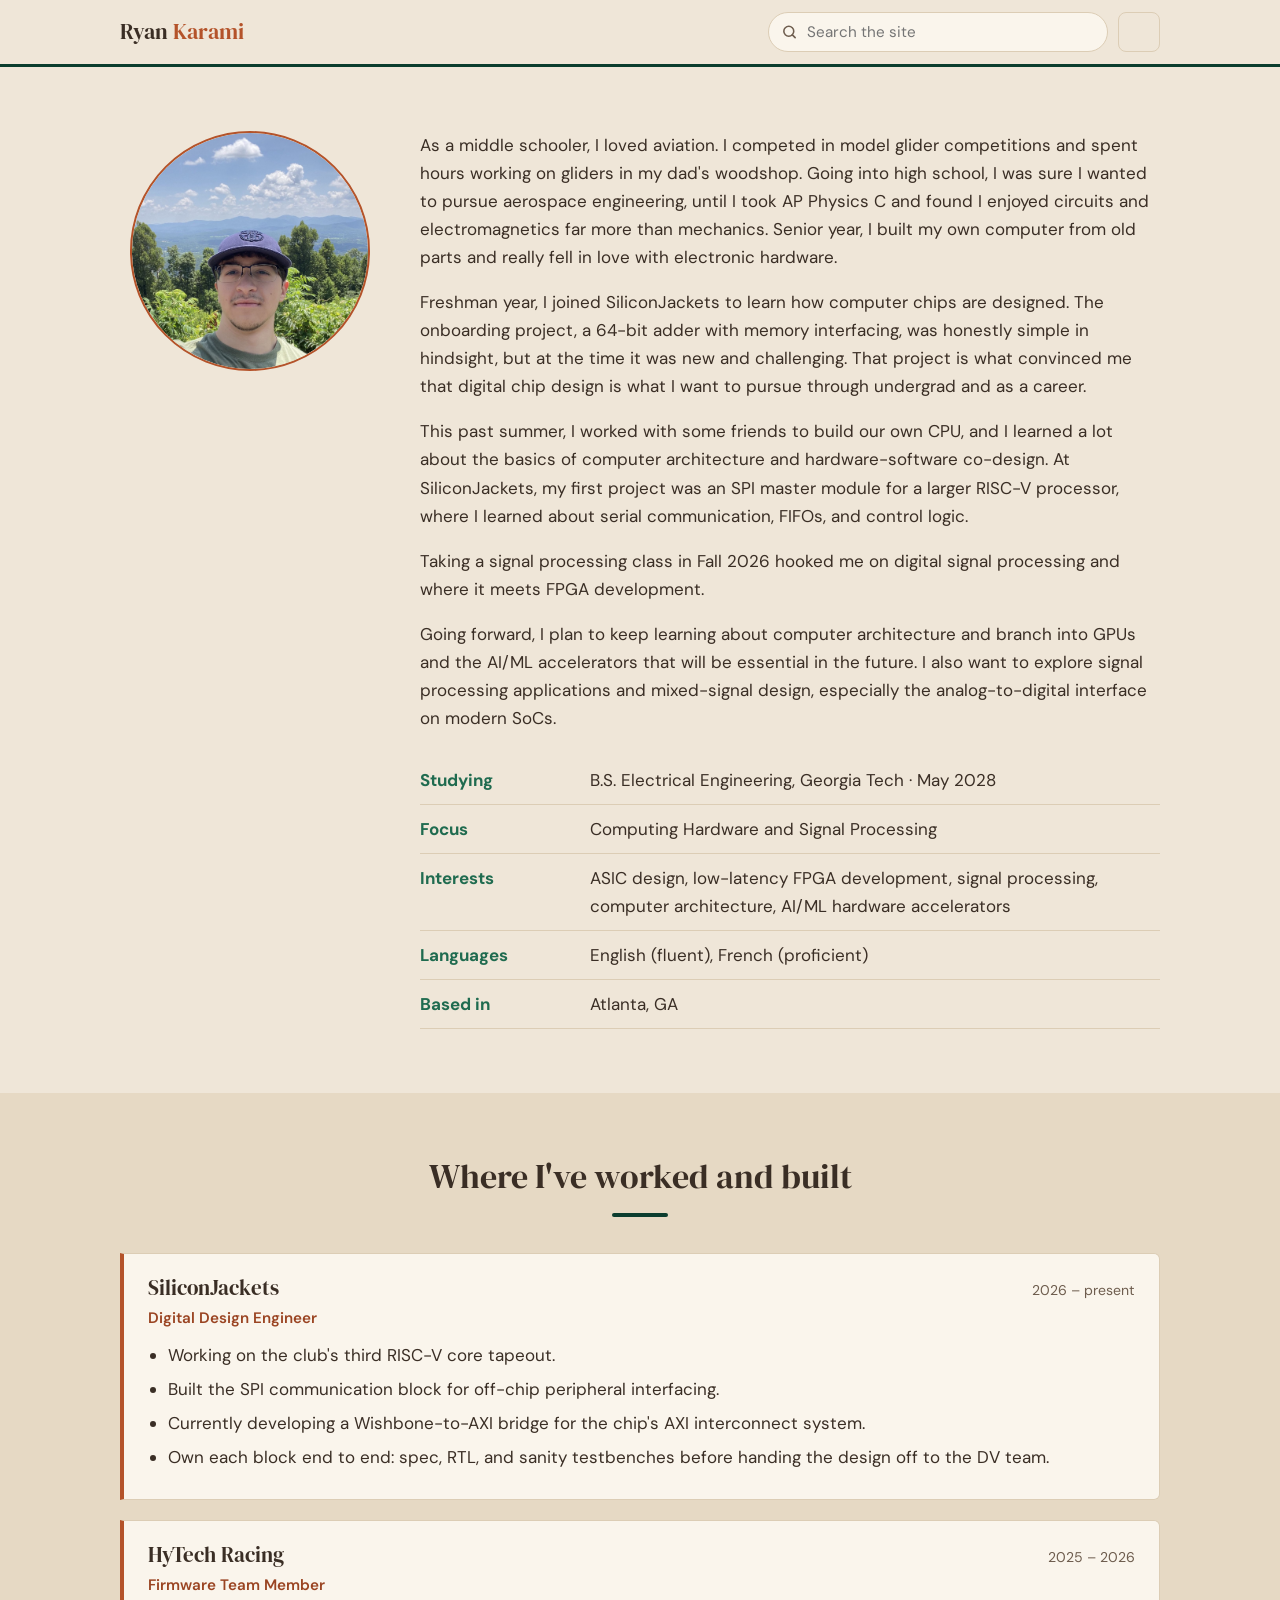
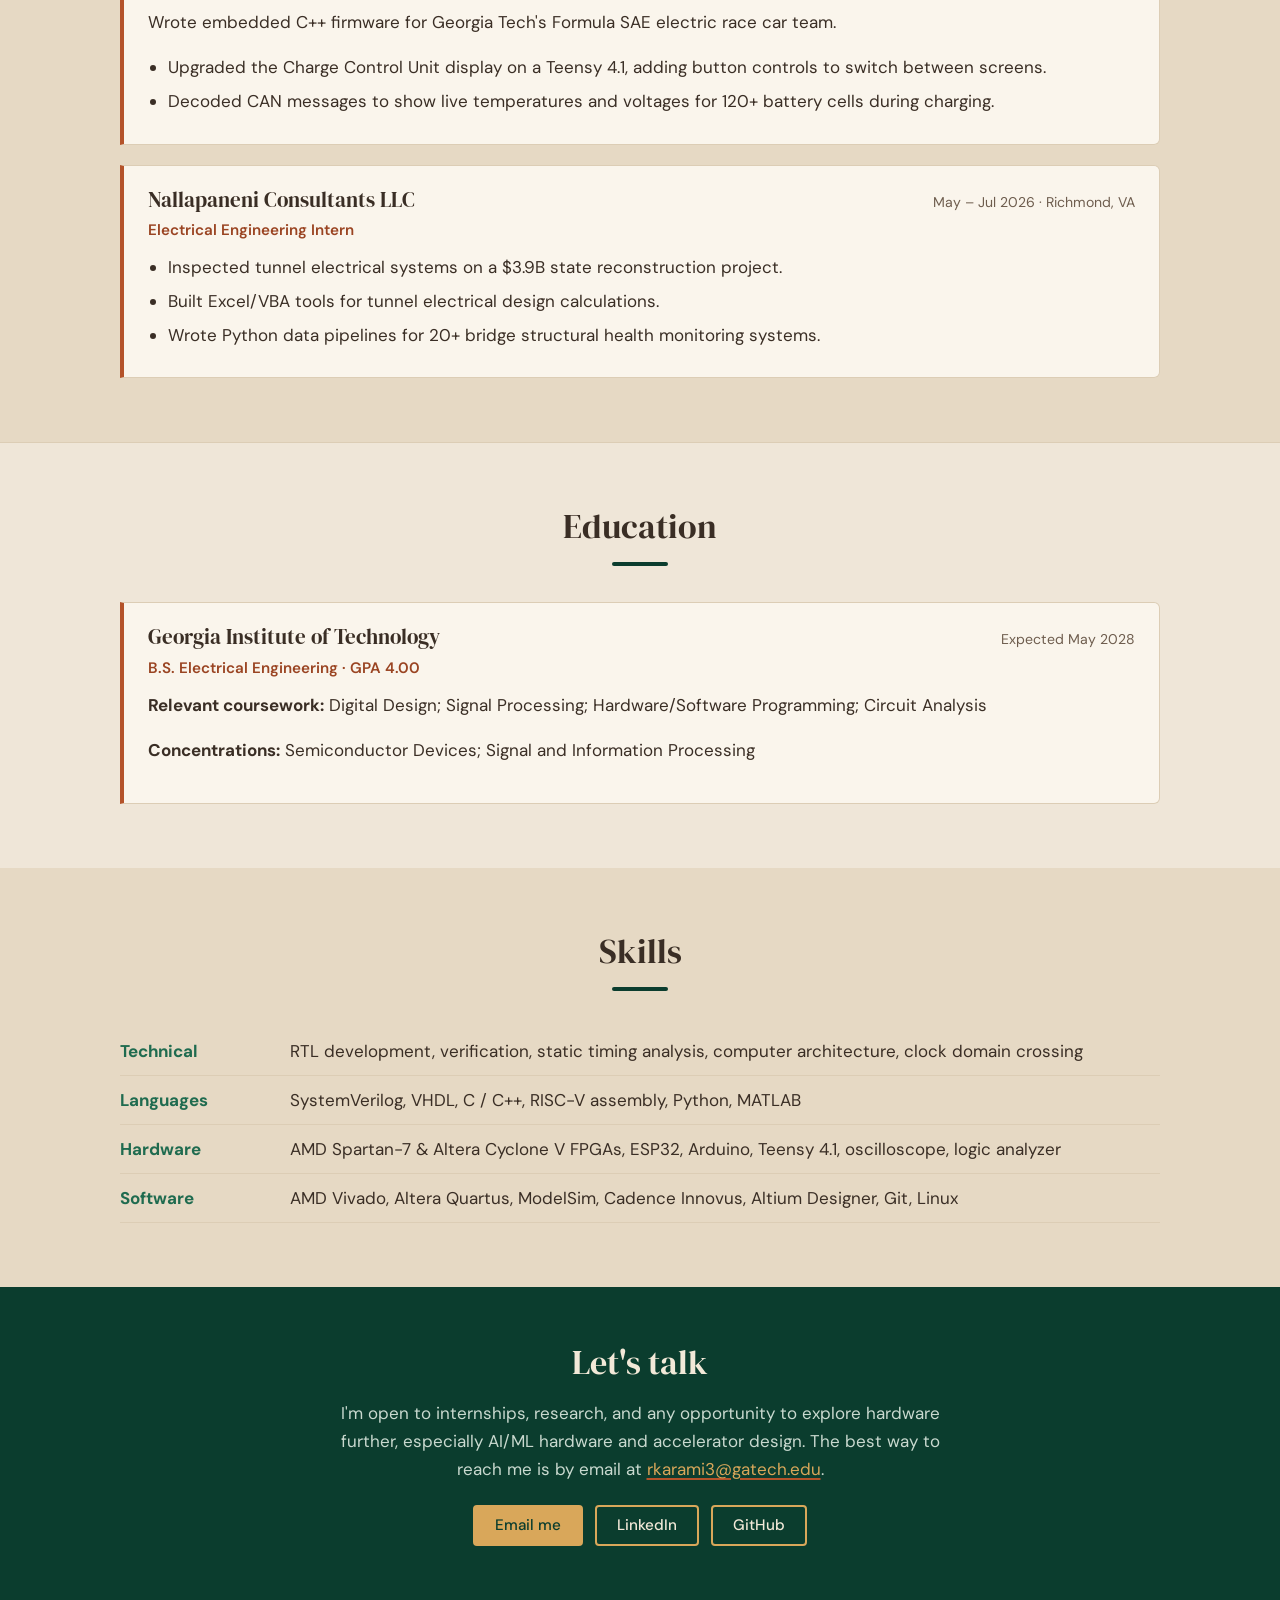
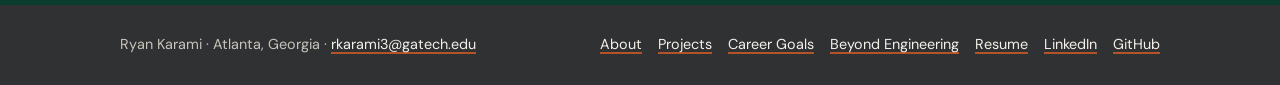
==== about.html @ a5c7338b "Replace header nav with site search and hamburger menu" ====
<!DOCTYPE html>
<html lang="en">
<head>
<meta charset="utf-8">
<meta name="viewport" content="width=device-width, initial-scale=1">
<title>About · Ryan Karami</title>
<meta name="description" content="Ryan Karami — Electrical Engineering student at Georgia Tech focused on digital design and verification.">
<link rel="preconnect" href="https://fonts.googleapis.com">
<link rel="preconnect" href="https://fonts.gstatic.com" crossorigin>
<link href="https://fonts.googleapis.com/css2?family=DM+Serif+Display&family=DM+Sans:wght@400;500;700&display=swap" rel="stylesheet">
<link rel="stylesheet" href="assets/css/site.css?v=202611100030">
</head>
<body>
<a class="skip" href="#main">Skip to content</a>
<header class="site-header">
  <div class="wrap">
    <a class="brand" href="index.html">Ryan <span>Karami</span></a>
    <div class="header-tools">
      <form class="site-search" role="search" action="#" autocomplete="off">
        <svg class="search-icon" viewBox="0 0 24 24" aria-hidden="true"><circle cx="11" cy="11" r="7"/><path d="M20 20l-4-4"/></svg>
        <input type="search" id="site-search-input" placeholder="Search the site" aria-label="Search the site" aria-controls="search-results" aria-autocomplete="list">
        <ul class="search-results" id="search-results" role="listbox" hidden></ul>
      </form>
      <button class="menu-btn" type="button" aria-expanded="false" aria-controls="site-nav" aria-label="Open menu"><span></span><span></span><span></span></button>
    </div>
    <ul class="nav" id="site-nav">
<li><a href="index.html">Home</a></li>
<li><a href="about.html" aria-current="page">About</a></li>
<li><a href="projects.html">Projects</a></li>
<li><a href="career.html">Career Goals</a></li>
<li><a href="beyond.html">Beyond Engineering</a></li>
<li><a href="resume.html">Resume</a></li>
    </ul>
  </div>
</header>
<main id="main">
<section class="section-block">
  <div class="wrap split">
    <div class="aside"><div class="photo-slot headshot"><span class="slot-label">Headshot</span><img src="assets/img/about-headshot.jpg" alt="Ryan Karami at a mountain overlook" style="object-position:center 45%" loading="lazy"></div></div>
    <div>
      <div class="bio">
        <p>As a middle schooler, I loved aviation. I competed in model glider competitions and spent hours working on gliders in my dad's woodshop. Going into high school, I was sure I wanted to pursue aerospace engineering, until I took AP Physics C and found I enjoyed circuits and electromagnetics far more than mechanics. Senior year, I built my own computer from old parts and really fell in love with electronic hardware.</p>
        <p>Freshman year, I joined SiliconJackets to learn how computer chips are designed. The onboarding project, a 64-bit adder with memory interfacing, was honestly simple in hindsight, but at the time it was new and challenging. That project is what convinced me that digital chip design is what I want to pursue through undergrad and as a career.</p>
        <p>This past summer, I worked with some friends to build our own CPU, and I learned a lot about the basics of computer architecture and hardware-software co-design. At SiliconJackets, my first project was an SPI master module for a larger RISC-V processor, where I learned about serial communication, FIFOs, and control logic.</p>
        <p>Taking a signal processing class in Fall 2026 hooked me on digital signal processing and where it meets FPGA development.</p>
        <p>Going forward, I plan to keep learning about computer architecture and branch into GPUs and the AI/ML accelerators that will be essential in the future. I also want to explore signal processing applications and mixed-signal design, especially the analog-to-digital interface on modern SoCs.</p>
      </div>
      <table class="kv">
        <tr><th>Studying</th><td>B.S. Electrical Engineering, Georgia Tech · May 2028</td></tr>
        <tr><th>Focus</th><td>Computing Hardware and Signal Processing</td></tr>
        <tr><th>Interests</th><td>ASIC design, low-latency FPGA development, signal processing, computer architecture, AI/ML hardware accelerators</td></tr>
        <tr><th>Languages</th><td>English (fluent), French (proficient)</td></tr>
        <tr><th>Based in</th><td>Atlanta, GA</td></tr>
      </table>
    </div>
  </div>
</section>

<section class="section-block alt">
  <div class="wrap">
    <div class="section-title"><h2>Where I've worked and built</h2><hr class="rule"></div>
    <div class="entries">
      <div class="entry">
        <div class="entry-top"><h3>SiliconJackets</h3><span class="when">2026 – present</span></div>
        <div class="role">Digital Design Engineer</div>
        <ul>
          <li>Working on the club's third RISC-V core tapeout.</li>
          <li>Built the SPI communication block for off-chip peripheral interfacing.</li>
          <li>Currently developing a Wishbone-to-AXI bridge for the chip's AXI interconnect system.</li>
          <li>Own each block end to end: spec, RTL, and sanity testbenches before handing the design off to the DV team.</li>
        </ul>
      </div>
      <div class="entry">
        <div class="entry-top"><h3>HyTech Racing</h3><span class="when">2025 – 2026</span></div>
        <div class="role">Firmware Team Member</div>
        <p>Wrote embedded C++ firmware for Georgia Tech's Formula SAE electric race car team.</p>
        <ul>
          <li>Upgraded the Charge Control Unit display on a Teensy 4.1, adding button controls to switch between screens.</li>
          <li>Decoded CAN messages to show live temperatures and voltages for 120+ battery cells during charging.</li>
        </ul>
      </div>
      <div class="entry">
        <div class="entry-top"><h3>Nallapaneni Consultants LLC</h3><span class="when">May – Jul 2026 · Richmond, VA</span></div>
        <div class="role">Electrical Engineering Intern</div>
        <ul>
          <li>Inspected tunnel electrical systems on a $3.9B state reconstruction project.</li>
          <li>Built Excel/VBA tools for tunnel electrical design calculations.</li>
          <li>Wrote Python data pipelines for 20+ bridge structural health monitoring systems.</li>
        </ul>
      </div>
    </div>
  </div>
</section>

<section class="section-block">
  <div class="wrap">
    <div class="section-title"><h2>Education</h2><hr class="rule"></div>
    <div class="entries">
      <div class="entry">
        <div class="entry-top"><h3>Georgia Institute of Technology</h3><span class="when">Expected May 2028</span></div>
        <div class="role">B.S. Electrical Engineering · GPA 4.00</div>
        <p><strong>Relevant coursework:</strong> Digital Design; Signal Processing; Hardware/Software Programming; Circuit Analysis</p>
        <p class="mt-0"><strong>Concentrations:</strong> Semiconductor Devices; Signal and Information Processing</p>
      </div>
    </div>
  </div>
</section>

<section class="section-block alt">
  <div class="wrap">
    <div class="section-title"><h2>Skills</h2><hr class="rule"></div>
    <table class="kv">
      <tr><th>Technical</th><td>RTL development, verification, static timing analysis, computer architecture, clock domain crossing</td></tr>
      <tr><th>Languages</th><td>SystemVerilog, VHDL, C / C++, RISC-V assembly, Python, MATLAB</td></tr>
      <tr><th>Hardware</th><td>AMD Spartan-7 &amp; Altera Cyclone V FPGAs, ESP32, Arduino, Teensy 4.1, oscilloscope, logic analyzer</td></tr>
      <tr><th>Software</th><td>AMD Vivado, Altera Quartus, ModelSim, Cadence Innovus, Altium Designer, Git, Linux</td></tr>
    </table>
  </div>
</section>
<section class="cta">
  <div class="wrap">
    <h2>Let's talk</h2>
    <p>I'm open to internships, research, and any opportunity to explore hardware further, especially AI/ML hardware and accelerator design. The best way to reach me is by email at <a href="mailto:rkarami3@gatech.edu" style="color:var(--copper)">rkarami3@gatech.edu</a>.</p>
    <div class="btns">
      <a class="btn primary" href="mailto:rkarami3@gatech.edu">Email me</a>
      <a class="btn ghost" href="https://www.linkedin.com/in/ryan-karami">LinkedIn</a>
      <a class="btn ghost" href="https://github.com/Soupchef1">GitHub</a>
    </div>
  </div>
</section>
</main>
<footer class="site-footer">
  <div class="wrap">
    <span>Ryan Karami · Atlanta, Georgia · <a href="mailto:rkarami3@gatech.edu">rkarami3@gatech.edu</a></span>
    <nav aria-label="Footer"><a href="about.html">About</a> <a href="projects.html">Projects</a> <a href="career.html">Career Goals</a> <a href="beyond.html">Beyond Engineering</a> <a href="resume.html">Resume</a> <a href="https://www.linkedin.com/in/ryan-karami">LinkedIn</a> <a href="https://github.com/Soupchef1">GitHub</a></nav>
  </div>
</footer>
<script src="assets/js/site.js?v=202611100030" defer></script>
</body>
</html>
---- assets/css/site.css ----
/* ============================================================
   Ryan Karami — ePortfolio
   All colors and fonts live in the tokens block below, so a new
   theme is a one-place change.
   ============================================================ */

/* ---------- tokens: Sandstone + PCB green ---------- */
:root {
  --bg: #EFE6D8;            /* sandstone beige */
  --surface: #FAF5EC;       /* cards */
  --surface-2: #E6D9C4;     /* alt sections, photo slots */
  --text: #3A2E25;
  --muted: #6E5D4E;
  --line: #DCCDB5;
  --dark: #2F3133;          /* charcoal blocks: name panel, page heroes, footer */
  --dark-text: #F5F1EA;
  --dark-muted: #C8C4BC;
  --accent: #B4532A;        /* terracotta: buttons, borders */
  --accent-ink: #9A4422;    /* terracotta dark enough for text */
  --on-accent: #FFF8EE;
  --green: #0B3D2E;         /* PCB green accent */
  --green-2: #164E3B;
  --green-ink: #1F6B4F;
  --green-tint: #DCE8E1;
  --green-text: #F2E9D8;
  --green-muted: #C9D9CF;
  --copper: #D9A75A;
  --link: #9A4422;
  --shadow: 0 1px 2px rgba(58,46,37,.06), 0 6px 18px rgba(58,46,37,.07);

  --font-head: "DM Serif Display", Georgia, serif;
  --font-body: "DM Sans", system-ui, -apple-system, sans-serif;

  --max: 1080px;
  --read: 720px;
  --radius: 6px;
}

/* ---------- base ---------- */
*, *::before, *::after { box-sizing: border-box; }
html { scroll-padding-top: 80px; -webkit-text-size-adjust: 100%; }
body { margin: 0; background: var(--bg); color: var(--text); font: 400 17px/1.65 var(--font-body); -webkit-font-smoothing: antialiased; overflow-x: hidden; }
img { max-width: 100%; height: auto; display: block; }
a { color: var(--link); text-decoration-color: var(--accent); text-decoration-thickness: 2px; text-underline-offset: 3px; }
a:hover { color: var(--accent-ink); }
h1, h2, h3, h4 { font-family: var(--font-head); line-height: 1.15; letter-spacing: 0; margin: 0 0 .5em; color: var(--text); }
h1 { font-size: clamp(2.2rem, 5vw, 3.4rem); font-weight: 400; }
h2 { font-size: clamp(1.6rem, 3vw, 2.1rem); font-weight: 400; }
h3 { font-size: 1.3rem; font-weight: 400; }
p { margin: 0 0 1em; }
:focus-visible { outline: 3px solid var(--accent); outline-offset: 2px; border-radius: 4px; }
.skip { position: absolute; left: -9999px; top: 0; z-index: 100; background: var(--accent); color: var(--on-accent); padding: 8px 14px; font-weight: 600; }
.skip:focus { left: 8px; top: 8px; }
.wrap { width: 100%; max-width: var(--max); margin: 0 auto; padding: 0 20px; }
.read { max-width: var(--read); margin-left: auto; margin-right: auto; }

/* ---------- placeholder text (remove class once real text is in) ---------- */
.todo { background: repeating-linear-gradient(-45deg, rgba(179,163,105,.10) 0 10px, rgba(179,163,105,.18) 10px 20px); border: 1px dashed var(--accent); border-radius: 8px; padding: 10px 14px; color: var(--muted); font-size: .95rem; }
.todo::before { content: "TO WRITE · "; font-weight: 700; letter-spacing: .08em; font-size: .75rem; color: var(--accent-ink); }
.dark .todo, .page-hero .todo, .hh-name .todo, .hi-text .todo { color: var(--dark-muted); background: rgba(255,255,255,.06); }

/* ---------- header / nav ---------- */
.site-header { position: sticky; top: 0; z-index: 50; background: var(--bg); color: var(--text); border-bottom: 3px solid var(--green); }
.site-header .wrap { display: flex; align-items: center; justify-content: space-between; min-height: 64px; gap: 16px; }
.brand { font-family: var(--font-head); font-weight: 400; font-size: 1.4rem; color: var(--text); text-decoration: none; white-space: nowrap; }
.brand span { color: var(--accent); }
.brand:hover { color: var(--text); }
.nav { display: flex; gap: 4px; list-style: none; margin: 0; padding: 0; }
.nav a { display: block; padding: 8px 12px; border-radius: 4px; color: var(--muted); text-decoration: none; font-weight: 500; font-size: .95rem; }
.nav a:hover { background: var(--surface-2); color: var(--text); }
.nav a[aria-current="page"] { color: var(--green); font-weight: 700; box-shadow: inset 0 -2px 0 var(--green); border-radius: 4px 4px 0 0; }

@media (max-width: 860px) {
  .nav { display: none; position: absolute; top: 100%; left: 0; right: 0; flex-direction: column; background: var(--bg); padding: 8px 20px 16px; border-bottom: 3px solid var(--green); }
  .nav.open { display: flex; }
  .nav a { padding: 12px; font-size: 1.05rem; }
  .nav a[aria-current="page"] { box-shadow: inset 3px 0 0 var(--green); border-radius: 0 4px 4px 0; }
}

/* ---------- sections ---------- */
.section-block { padding: 64px 0; }
.section-block + .section-block { border-top: 1px solid var(--line); }
.section-block.alt { background: var(--surface-2); border-top: 0; }
.eyebrow { font: 600 .78rem/1 var(--font-body); letter-spacing: .12em; text-transform: uppercase; color: var(--green-ink); margin: 0 0 12px; font-weight: 700; }
.section-title { text-align: center; margin-bottom: 36px; }
.section-title p { color: var(--muted); max-width: 56ch; margin: 8px auto 0; }
.rule { width: 56px; height: 4px; background: var(--green); border: 0; border-radius: 2px; margin: 14px auto 0; }

/* ---------- inner page hero ---------- */
.page-hero { background: var(--dark); color: var(--dark-text); padding: 56px 0 48px; text-align: center; }
.page-hero h1 { color: var(--dark-text); margin-bottom: 10px; }
.page-hero p { color: var(--dark-muted); max-width: 60ch; margin: 0 auto; font-size: 1.08rem; }
.page-hero .eyebrow { color: var(--copper); }

/* ---------- photo slots ---------- */
.photo-slot { position: relative; overflow: hidden; background: var(--surface-2); border: 2px dashed var(--accent); display: grid; place-items: center; color: var(--muted); font-size: .85rem; text-align: center; }
.photo-slot > img { position: absolute; inset: 0; width: 100%; height: 100%; object-fit: cover; }
.photo-slot:has(> img) { border-style: solid; }
.photo-slot:has(> img) .slot-label { display: none; }
.photo-slot .slot-label { padding: 12px; line-height: 1.35; }
.headshot { width: 240px; height: 240px; border-radius: 50%; }

/* ---------- buttons ---------- */
.btns { display: flex; flex-wrap: wrap; gap: 12px; }
.btn { display: inline-flex; align-items: center; gap: 8px; padding: 11px 20px; border-radius: 4px; font: 500 .95rem/1 var(--font-body); text-decoration: none; border: 2px solid var(--accent); transition: background .15s, color .15s; cursor: pointer; }
.btn.primary { background: var(--accent); color: var(--on-accent); }
.btn.primary:hover { filter: brightness(1.08); color: var(--on-accent); }
.btn.ghost { background: transparent; color: inherit; border-color: currentColor; }
.btn.ghost:hover { background: rgba(180,83,42,.10); color: inherit; }
.page-hero .btn.ghost, .hi-text .btn.ghost, .cta .btn.ghost { color: var(--dark-text); }
.btn.outline { background: transparent; color: var(--text); border-color: var(--text); border-radius: 4px; min-width: 240px; justify-content: center; text-transform: uppercase; letter-spacing: .12em; font-size: .85rem; padding: 14px 22px; }
.btn.outline:hover { background: var(--accent); border-color: var(--accent); color: var(--on-accent); }

/* ---------- home ---------- */
.home-hero { background: var(--surface-2); padding: 48px 0; }
.hh-grid { display: grid; grid-template-columns: 1fr; border-radius: var(--radius); overflow: hidden; box-shadow: var(--shadow); }
@media (min-width: 820px) { .hh-grid { grid-template-columns: 2fr 3fr; min-height: 440px; } }
.hh-name { background: var(--dark); color: #fff; display: flex; flex-direction: column; justify-content: center; align-items: center; text-align: center; padding: 48px 28px; }
.hh-name h1 { color: var(--dark-text); font-size: clamp(2.8rem, 6vw, 4.4rem); line-height: 1.02; margin: 0 0 18px; }
.hh-tag { color: #F0A57E; font-family: var(--font-body); font-size: clamp(.95rem, 1.8vw, 1.1rem); font-weight: 500; letter-spacing: .1em; margin: 0; }
.hh-photo { min-height: 300px; }
.home-lead { font-size: clamp(1.1rem, 2.2vw, 1.3rem); max-width: 46ch; margin: 0 auto 32px; color: var(--muted); line-height: 1.55; }
.stack-btns { display: flex; flex-wrap: wrap; gap: 12px; justify-content: center; }
.stack-btns .btn.outline { min-width: 0; padding: 12px 18px; font-size: .8rem; letter-spacing: .1em; }
.home-intro { background: var(--green); }
.hi-grid { display: grid; grid-template-columns: 1fr; }
@media (min-width: 820px) { .hi-grid { grid-template-columns: 1fr 1fr; } }
.hi-photo { min-height: 320px; border: 0; background: var(--green-2); color: var(--green-muted); }
.hi-text { color: var(--green-muted); padding: 56px 32px; text-align: center; display: flex; flex-direction: column; justify-content: center; max-width: 560px; margin: 0 auto; }
.hi-text h2 { color: var(--green-text); font-size: clamp(1.6rem, 3vw, 2.2rem); margin-bottom: 20px; }
.hi-text .btns { margin-top: 14px; justify-content: center; }

/* ---------- cards ---------- */
.grid { display: grid; gap: 24px; grid-template-columns: repeat(auto-fill, minmax(290px, 1fr)); }
.card { background: var(--surface); border: 1px solid var(--line); border-radius: var(--radius); overflow: hidden; display: flex; flex-direction: column; box-shadow: var(--shadow); transition: transform .15s, border-color .15s; text-decoration: none; color: inherit; }
a.card:hover { transform: translateY(-3px); border-color: var(--accent); color: inherit; }
.card .thumb { aspect-ratio: 16 / 10; border: 0; border-bottom: 2px dashed var(--accent); }
.card .body { padding: 20px 22px 22px; display: flex; flex-direction: column; flex: 1; }
.card h3 { margin-bottom: 6px; }
.card .meta { font-size: .85rem; color: var(--muted); margin-bottom: 10px; }
.card p { font-size: .97rem; margin-bottom: 14px; }
.card .more { margin-top: auto; font-weight: 700; font-size: .92rem; color: var(--accent-ink); }
.card.featured { border: 2px solid var(--accent); }
.badge { display: inline-block; font: 700 .7rem/1 var(--font-body); letter-spacing: .1em; text-transform: uppercase; background: var(--accent); color: var(--on-accent); padding: 5px 9px; border-radius: 4px; margin-bottom: 10px; align-self: flex-start; }
.tags { display: flex; flex-wrap: wrap; gap: 6px; margin: 0 0 12px; padding: 0; list-style: none; }
.tag { font: 500 .75rem/1 var(--font-body); padding: 5px 9px; border-radius: 999px; background: var(--green-tint); color: var(--green); }

/* ---------- entries / timeline ---------- */
.entries { display: grid; gap: 20px; }
.entry { background: var(--surface); border: 1px solid var(--line); border-left: 4px solid var(--accent); border-radius: 10px; padding: 22px 24px; }
.entry-top { display: flex; flex-wrap: wrap; justify-content: space-between; gap: 4px 16px; align-items: baseline; }
.entry h3 { margin: 0; }
.entry .when { font-size: .88rem; color: var(--muted); white-space: nowrap; }
.entry .role { color: var(--accent-ink); font-weight: 600; font-size: .95rem; margin: 4px 0 10px; }
.entry ul { margin: 8px 0 0; padding-left: 20px; }
.entry li { margin-bottom: 6px; }

/* steps (career roadmap) */
.steps { counter-reset: step; display: grid; gap: 20px; }
.steps .entry { position: relative; padding-left: 70px; }
.steps .entry::before { counter-increment: step; content: counter(step); position: absolute; left: 20px; top: 22px; width: 34px; height: 34px; border-radius: 50%; background: var(--green); color: var(--green-text); font: 700 1rem/34px var(--font-body); text-align: center; }

/* ---------- key/value tables ---------- */
.kv { width: 100%; border-collapse: collapse; }
.kv th, .kv td { text-align: left; vertical-align: top; padding: 10px 0; border-bottom: 1px solid var(--line); }
.kv th { width: 170px; padding-right: 16px; font-weight: 700; color: var(--green-ink); }
@media (max-width: 560px) { .kv th, .kv td { display: block; width: auto; padding: 0; } .kv th { padding-top: 12px; } .kv td { padding-bottom: 12px; } }

/* ---------- split ---------- */
.split { display: grid; gap: 40px; grid-template-columns: 1fr; align-items: start; }
@media (min-width: 860px) { .split { grid-template-columns: 260px 1fr; } }
.split .aside { display: grid; justify-items: center; gap: 12px; text-align: center; }

/* ---------- project detail ---------- */
.project-page { padding: 40px 0 72px; }
.backlink { display: inline-block; font-weight: 600; font-size: .92rem; margin-bottom: 20px; text-decoration: none; color: var(--accent-ink); }
.project-head h1 { font-size: clamp(1.9rem, 4.4vw, 2.7rem); }
.projectmeta { width: 100%; border-collapse: collapse; margin: 16px 0 24px; font-size: .95rem; }
.projectmeta th, .projectmeta td { text-align: left; padding: 8px 0; border-bottom: 1px solid var(--line); vertical-align: top; }
.projectmeta th { width: 110px; padding-right: 14px; color: var(--green-ink); font-weight: 700; }
.lede { font-size: 1.12rem; border-left: 4px solid var(--accent); padding-left: 18px; margin: 8px 0 28px; }
.readings { display: grid; grid-template-columns: repeat(auto-fit, minmax(170px, 1fr)); gap: 14px; margin: 0 0 36px; }
.reading { background: var(--surface); border: 1px solid var(--line); border-top: 4px solid var(--green); border-radius: 0; padding: 16px 18px; }
.reading:nth-child(even) { border-top-color: var(--accent); }
.reading-val { font: 400 1.8rem/1.1 var(--font-head); }
.reading-unit { font-size: .88rem; color: var(--muted); margin-top: 6px; line-height: 1.4; }
.project-page .section { margin: 40px 0 0; }
.project-page .section h2 { font-size: 1.55rem; padding-bottom: 8px; border-bottom: 2px solid var(--line); margin-bottom: 18px; }
.project-page figure { margin: 28px 0; }
.project-page figure .photo-slot { aspect-ratio: 16 / 9; border-radius: 10px; }
.project-page figcaption { font-size: .88rem; color: var(--muted); margin-top: 10px; }
.fignum { font-weight: 600; color: var(--accent-ink); margin-right: 4px; }
.fig-pair { display: grid; gap: 18px; grid-template-columns: 1fr; margin: 28px 0; }
.fig-pair figure { margin: 0; }
@media (min-width: 700px) { .fig-pair { grid-template-columns: 1fr 1fr; } }
.video-slot { aspect-ratio: 16 / 9; border-radius: 10px; }

/* ---------- interests ---------- */
.interest { display: grid; gap: 28px; grid-template-columns: 1fr; align-items: center; }
@media (min-width: 820px) { .interest { grid-template-columns: 1fr 1fr; } .interest.flip > :first-child { order: 2; } }
.interest .photo-slot { aspect-ratio: 4 / 3; border-radius: var(--radius); }
.gallery { display: grid; gap: 14px; grid-template-columns: repeat(auto-fill, minmax(200px, 1fr)); }
.gallery .photo-slot { aspect-ratio: 1; border-radius: 10px; }

/* ---------- resume ---------- */
.resume-actions { display: flex; flex-wrap: wrap; justify-content: center; gap: 12px; margin-top: 22px; }
.resume-frame { width: 100%; max-width: 900px; height: 1150px; margin: 0 auto; display: block; border: 1px solid var(--line); border-radius: 6px; box-shadow: var(--shadow); background: #fff; }
@media (max-width: 700px) { .resume-frame { height: 640px; } }

/* ---------- cta / footer ---------- */
.cta { background: var(--green); color: var(--green-text); text-align: center; padding: 56px 0; }
.cta h2 { color: var(--green-text); }
.cta p { color: var(--green-muted); max-width: 54ch; margin: 0 auto 22px; }
.cta .btns { justify-content: center; }
.site-footer { background: var(--dark); color: var(--dark-muted); padding: 28px 0; font-size: .9rem; border-top: 3px solid var(--green); }
.site-footer .wrap { display: flex; flex-wrap: wrap; justify-content: space-between; gap: 10px 20px; }
.site-footer a { color: var(--dark-text); }
.site-footer nav { display: flex; flex-wrap: wrap; gap: 16px; }

.center { text-align: center; }
.muted { color: var(--muted); }
@media (prefers-reduced-motion: reduce) { * { transition: none !important; } }

/* buttons on green bands use copper */
.home-intro .btn.primary, .cta .btn.primary { background: var(--copper); border-color: var(--copper); color: var(--green); }
.home-intro .btn.ghost, .cta .btn.ghost { border-color: var(--copper); color: var(--green-text); }
.home-intro .btn.ghost:hover, .cta .btn.ghost:hover { background: rgba(217,167,90,.15); }
.cta .todo, .hi-text .todo { color: var(--green-muted); background: rgba(255,255,255,.06); border-color: var(--copper); }
.card .thumb, .photo-slot { color: var(--muted); }
.card { border-radius: var(--radius); }
.entry { border-radius: 0 6px 6px 0; }
.site-footer { color: var(--dark-muted); }
.interest .photo-slot.tall { aspect-ratio: 4 / 5; max-width: 420px; width: 100%; justify-self: center; }
.hh-photo { min-height: 360px; }
.headshot > img { border-radius: 50%; }
/* home headshot: narrower, taller photo box so the portrait is cropped less */
@media (min-width: 820px) { .hh-grid { grid-template-columns: 1fr 1fr; min-height: 480px; } }
/* home green band: compact, centered, no photo */
.home-intro .hi-text { max-width: 720px; padding: 40px 24px; }
.home-intro .hi-text h2 { margin-bottom: 14px; }
.home-intro .hi-text .btns { margin-top: 4px; }
/* project figures and diagram thumbnails */
.project-page figure img { width: 100%; border-radius: 8px; border: 1px solid var(--line); background: var(--surface); }
.project-page h3 { font-size: 1.2rem; margin: 26px 0 8px; }
.project-page code { font-size: .9em; background: var(--surface-2); padding: 1px 5px; border-radius: 4px; }
.project-page .section ul { padding-left: 20px; } .project-page .section li { margin-bottom: 8px; }
.card .thumb.diagram > img { object-fit: contain; background: #FAF5EC; padding: 8px; }
.card .thumb:has(> img) { border-bottom: 1px solid var(--line); }
.bio { margin-bottom: 24px; } .bio p { margin-bottom: 1em; }

/* home hero: a bit smaller */
.hh-grid { max-width: 900px; margin: 0 auto; }
.hh-photo { min-height: 300px; }
.hh-name h1 { font-size: clamp(2.4rem, 5vw, 3.6rem); }
@media (min-width: 820px) { .hh-grid { min-height: 400px; } }

/* projects page: vertical list, thumbnail on the left */
.project-list { grid-template-columns: 1fr; gap: 18px; }
@media (min-width: 700px) {
  .project-list .card { flex-direction: row; }
  .project-list .card .thumb { flex: 0 0 240px; aspect-ratio: auto; min-height: 170px; border-bottom: 0 !important; border-right: 1px solid var(--line); }
  .project-list .card .body { padding: 18px 22px; }
}
.project-list a.card:hover { transform: translateY(-2px); }

/* ---------- header: search + hamburger ---------- */
.site-header .wrap { position: relative; }
.header-tools { display: flex; align-items: center; gap: 10px; flex: 1; justify-content: flex-end; }
.site-search { position: relative; flex: 0 1 340px; min-width: 0; }
.site-search input { width: 100%; height: 40px; padding: 0 14px 0 38px; border: 1px solid var(--line); border-radius: 20px; background: var(--surface); color: var(--text); font: 400 .95rem var(--font-body); }
.site-search input:focus { outline: none; border-color: var(--accent); box-shadow: 0 0 0 3px rgba(180,83,42,.15); }
.search-icon { position: absolute; left: 13px; top: 50%; width: 17px; height: 17px; transform: translateY(-50%); fill: none; stroke: var(--muted); stroke-width: 2.2; stroke-linecap: round; pointer-events: none; }
.search-results { position: absolute; top: calc(100% + 8px); right: 0; width: min(440px, calc(100vw - 32px)); max-height: 70vh; overflow-y: auto; list-style: none; margin: 0; padding: 6px; background: var(--surface); border: 1px solid var(--line); border-radius: var(--radius); box-shadow: var(--shadow); z-index: 60; }
.search-results li a { display: block; padding: 10px 12px; border-radius: 4px; color: var(--text); text-decoration: none; }
.search-results li a:hover, .search-results li[aria-selected="true"] a { background: var(--surface-2); }
.search-results .sr-title { display: block; font-weight: 700; font-size: .95rem; }
.search-results .sr-snip { display: block; font-size: .85rem; color: var(--muted); margin-top: 2px; line-height: 1.4; }
.search-results mark { background: rgba(180,83,42,.2); color: inherit; border-radius: 2px; padding: 0 1px; }
.search-results .sr-empty { padding: 10px 12px; color: var(--muted); font-size: .9rem; }
.menu-btn { display: inline-flex; flex-direction: column; justify-content: center; gap: 5px; width: 42px; height: 40px; padding: 0 10px; flex: none; background: transparent; border: 1px solid var(--line); border-radius: 8px; cursor: pointer; }
.menu-btn span { display: block; height: 2px; background: var(--text); border-radius: 2px; transition: transform .2s, opacity .2s; }
.menu-btn:hover { border-color: var(--accent); }
.menu-btn[aria-expanded="true"] span:nth-child(1) { transform: translateY(7px) rotate(45deg); }
.menu-btn[aria-expanded="true"] span:nth-child(2) { opacity: 0; }
.menu-btn[aria-expanded="true"] span:nth-child(3) { transform: translateY(-7px) rotate(-45deg); }
/* nav is now a dropdown at every width */
.site-header .nav { display: none; position: absolute; top: calc(100% + 3px); right: 20px; left: auto; width: 260px; flex-direction: column; gap: 2px; background: var(--bg); padding: 8px; border: 1px solid var(--line); border-top: 3px solid var(--green); border-radius: 0 0 var(--radius) var(--radius); box-shadow: var(--shadow); }
.site-header .nav.open { display: flex; }
.site-header .nav a { padding: 11px 12px; font-size: 1rem; }
.site-header .nav a[aria-current="page"] { box-shadow: inset 3px 0 0 var(--green); border-radius: 0 4px 4px 0; }
@media (max-width: 520px) { .site-header .nav { left: 12px; right: 12px; width: auto; } .brand { font-size: 1.2rem; } }
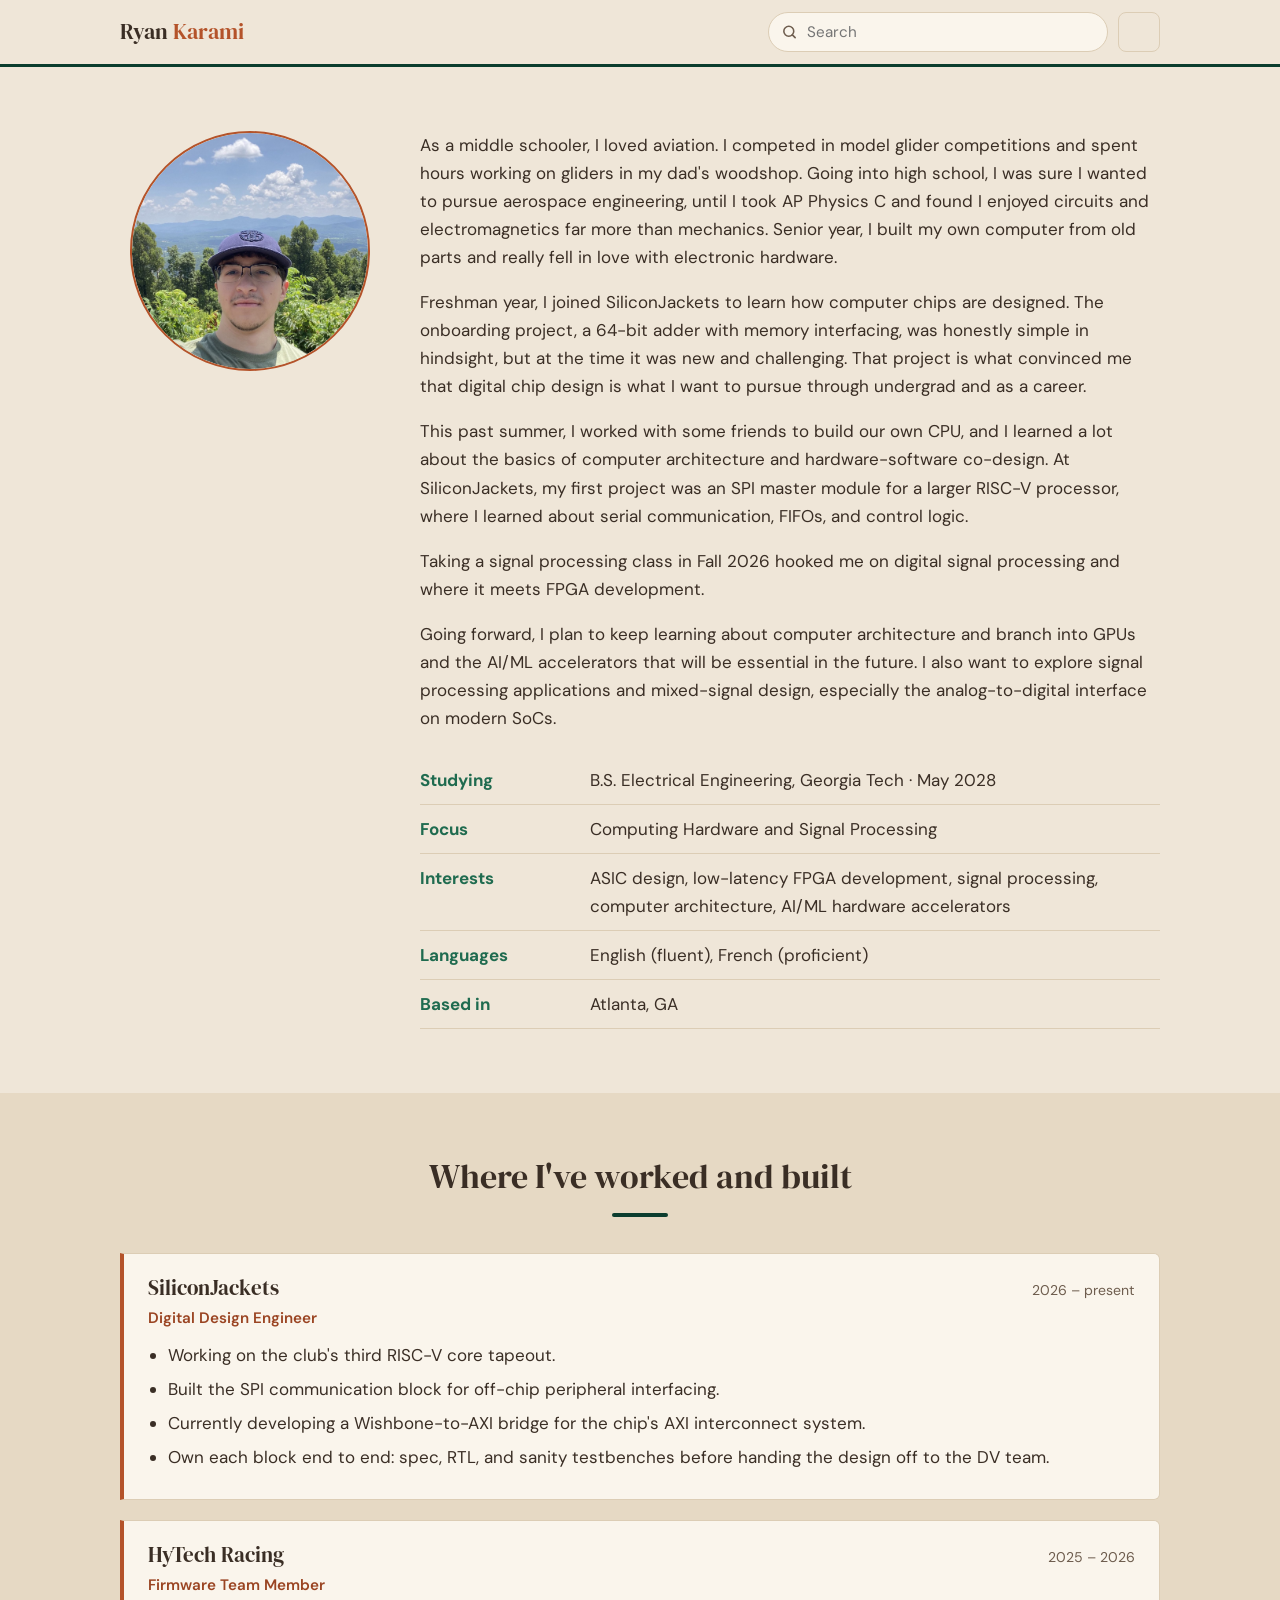
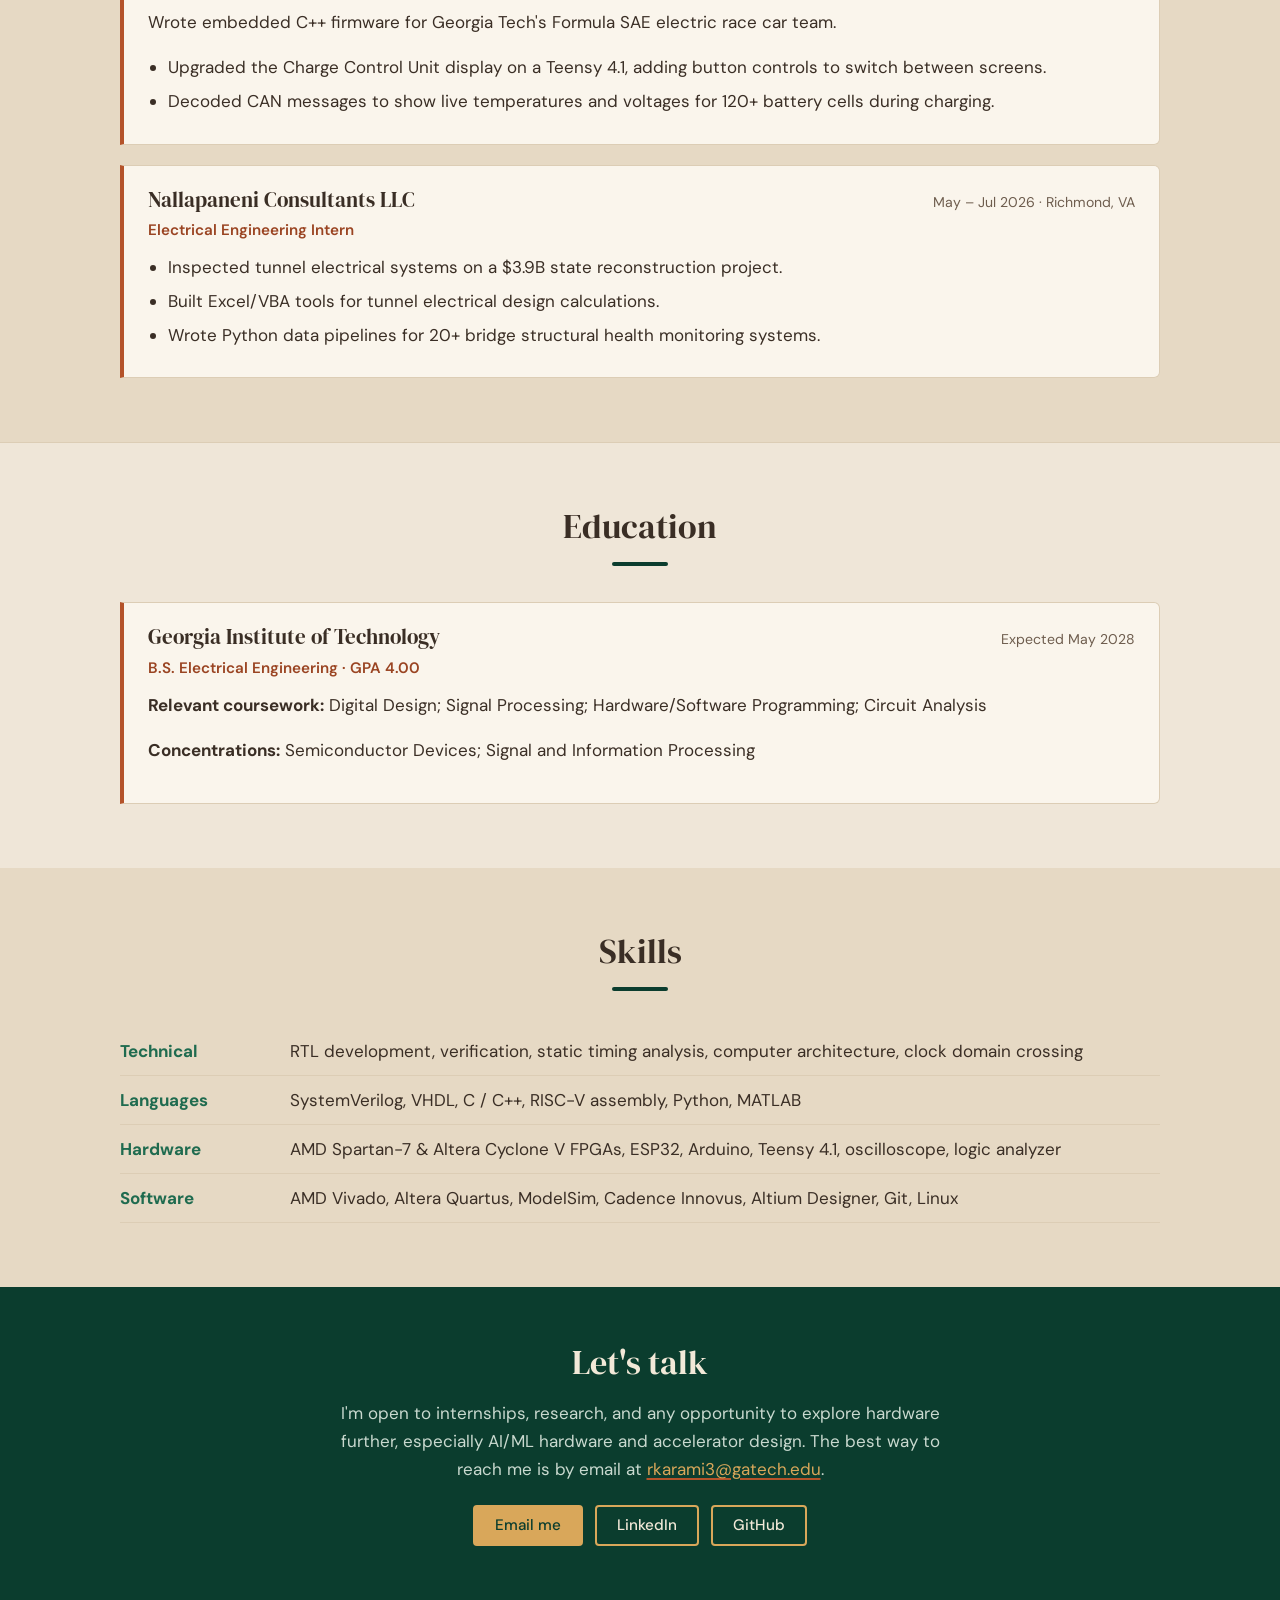
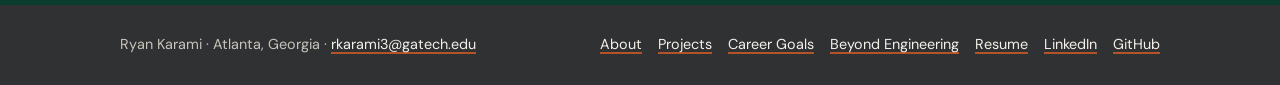
==== commit a5542dd4: "Close search when menu opens and vice versa; shorter placeholder" ====
--- a/about.html
+++ b/about.html
@@ -18,7 +18,7 @@
     <div class="header-tools">
       <form class="site-search" role="search" action="#" autocomplete="off">
         <svg class="search-icon" viewBox="0 0 24 24" aria-hidden="true"><circle cx="11" cy="11" r="7"/><path d="M20 20l-4-4"/></svg>
-        <input type="search" id="site-search-input" placeholder="Search the site" aria-label="Search the site" aria-controls="search-results" aria-autocomplete="list">
+        <input type="search" id="site-search-input" placeholder="Search" aria-label="Search the site" aria-controls="search-results" aria-autocomplete="list">
         <ul class="search-results" id="search-results" role="listbox" hidden></ul>
       </form>
       <button class="menu-btn" type="button" aria-expanded="false" aria-controls="site-nav" aria-label="Open menu"><span></span><span></span><span></span></button>
@@ -135,6 +135,6 @@
     <nav aria-label="Footer"><a href="about.html">About</a> <a href="projects.html">Projects</a> <a href="career.html">Career Goals</a> <a href="beyond.html">Beyond Engineering</a> <a href="resume.html">Resume</a> <a href="https://www.linkedin.com/in/ryan-karami">LinkedIn</a> <a href="https://github.com/Soupchef1">GitHub</a></nav>
   </div>
 </footer>
-<script src="assets/js/site.js?v=202611100030" defer></script>
+<script src="assets/js/site.js?v=202611100040" defer></script>
 </body>
 </html>
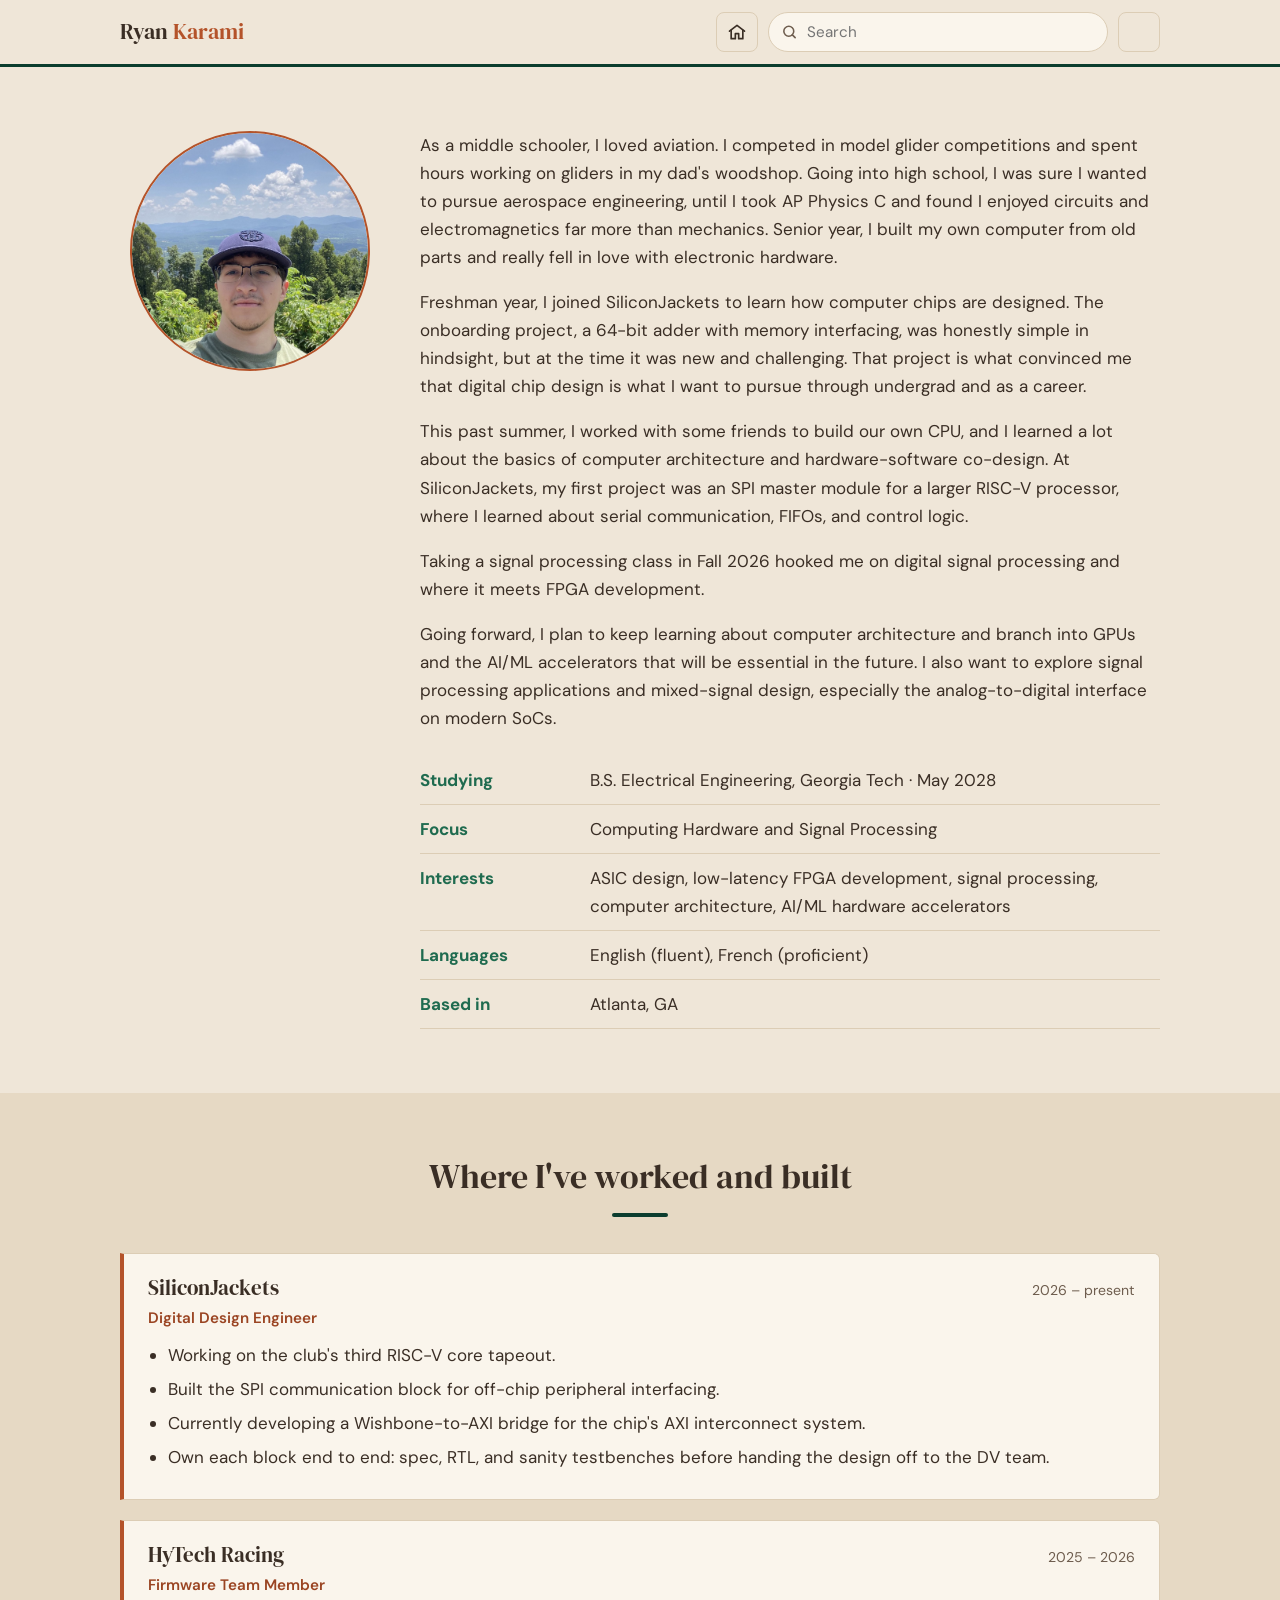
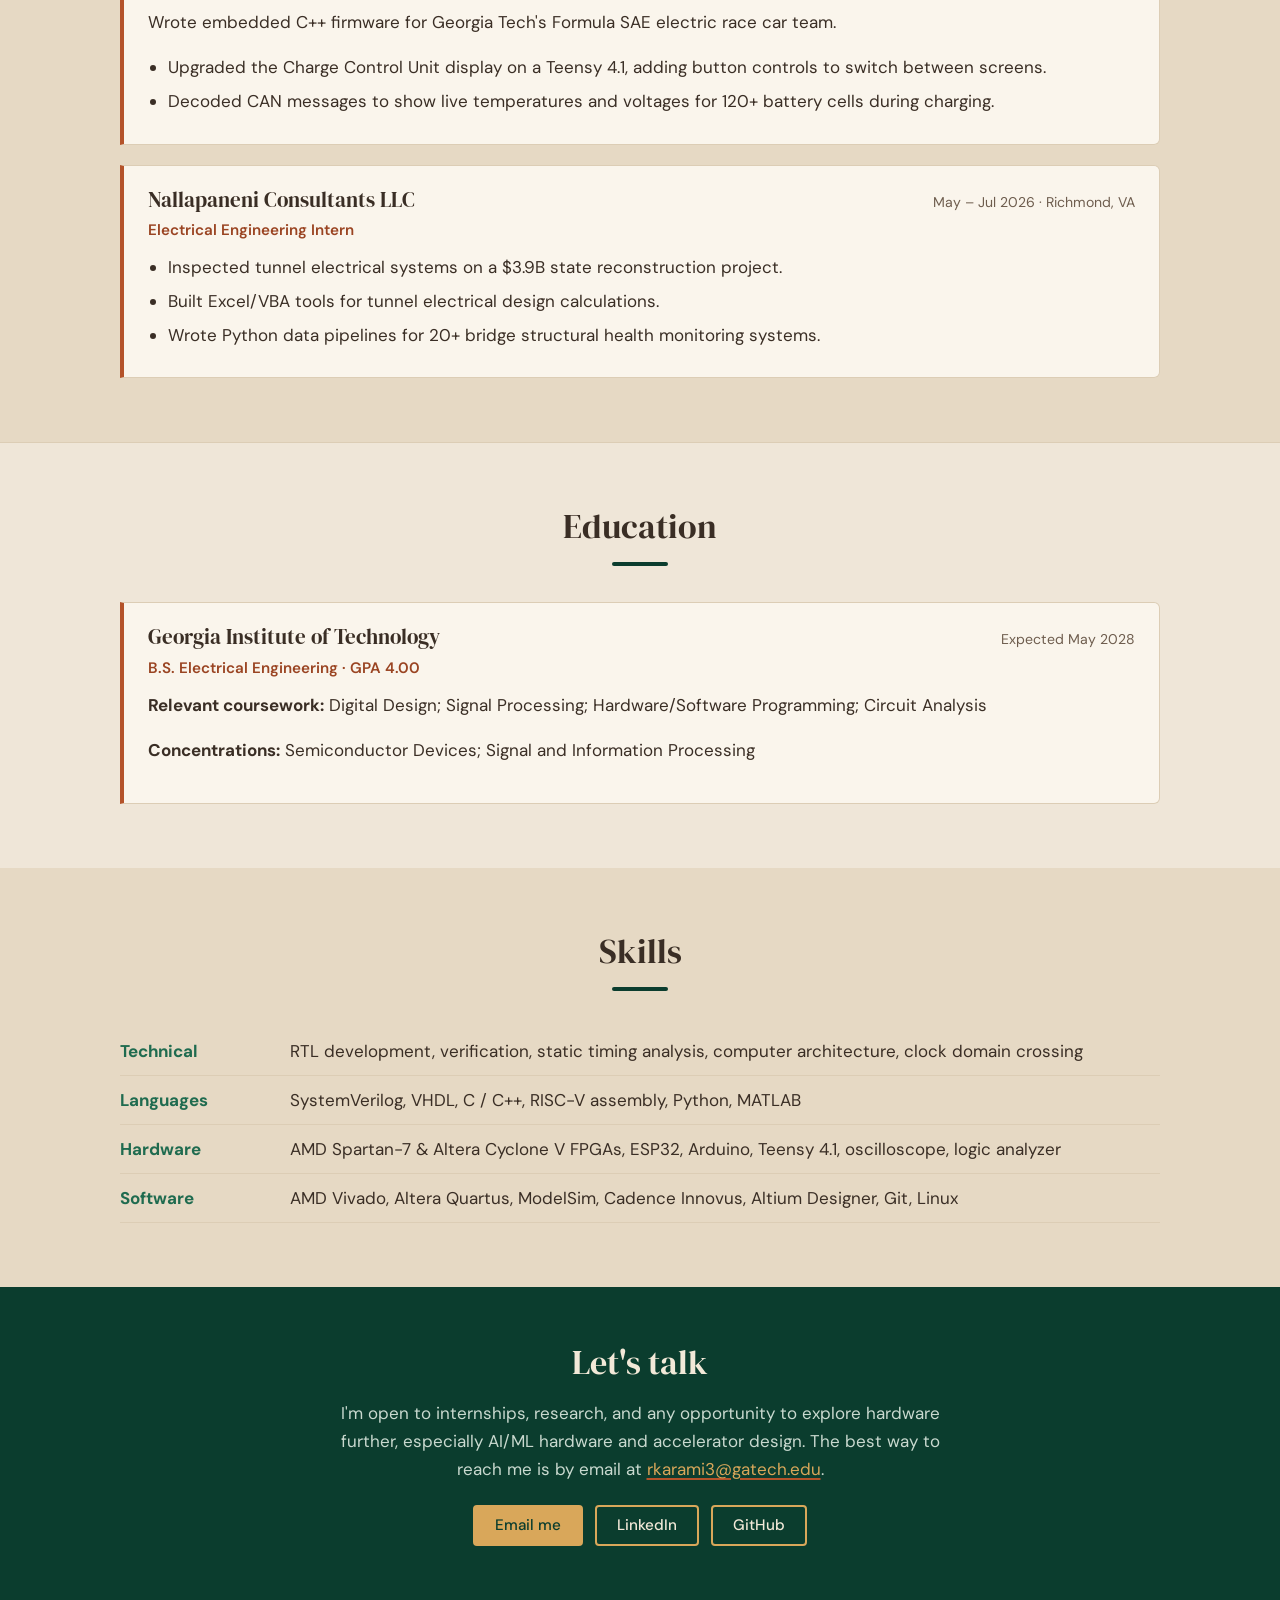
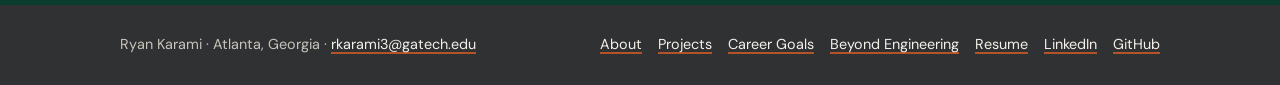
==== commit 534e9af1: "Add home icon to header" ====
--- a/about.html
+++ b/about.html
@@ -8,7 +8,7 @@
 <link rel="preconnect" href="https://fonts.googleapis.com">
 <link rel="preconnect" href="https://fonts.gstatic.com" crossorigin>
 <link href="https://fonts.googleapis.com/css2?family=DM+Serif+Display&family=DM+Sans:wght@400;500;700&display=swap" rel="stylesheet">
-<link rel="stylesheet" href="assets/css/site.css?v=202611100030">
+<link rel="stylesheet" href="assets/css/site.css?v=202611100045">
 </head>
 <body>
 <a class="skip" href="#main">Skip to content</a>
@@ -16,6 +16,7 @@
   <div class="wrap">
     <a class="brand" href="index.html">Ryan <span>Karami</span></a>
     <div class="header-tools">
+      <a class="home-btn" href="index.html" aria-label="Home" title="Home"><svg viewBox="0 0 24 24" aria-hidden="true"><path d="M3 11l9-7 9 7"/><path d="M5 10v10h5v-6h4v6h5V10"/></svg></a>
       <form class="site-search" role="search" action="#" autocomplete="off">
         <svg class="search-icon" viewBox="0 0 24 24" aria-hidden="true"><circle cx="11" cy="11" r="7"/><path d="M20 20l-4-4"/></svg>
         <input type="search" id="site-search-input" placeholder="Search" aria-label="Search the site" aria-controls="search-results" aria-autocomplete="list">
--- a/assets/css/site.css
+++ b/assets/css/site.css
@@ -289,3 +289,8 @@
 .site-header .nav a { padding: 11px 12px; font-size: 1rem; }
 .site-header .nav a[aria-current="page"] { box-shadow: inset 3px 0 0 var(--green); border-radius: 0 4px 4px 0; }
 @media (max-width: 520px) { .site-header .nav { left: 12px; right: 12px; width: auto; } .brand { font-size: 1.2rem; } }
+
+.home-btn { display: inline-flex; align-items: center; justify-content: center; width: 42px; height: 40px; flex: none; border: 1px solid var(--line); border-radius: 8px; color: var(--text); }
+.home-btn svg { width: 20px; height: 20px; fill: none; stroke: currentColor; stroke-width: 2; stroke-linecap: round; stroke-linejoin: round; }
+.home-btn:hover { border-color: var(--accent); color: var(--accent); }
+@media (max-width: 400px) { .header-tools { gap: 6px; } .home-btn, .menu-btn { width: 38px; } }
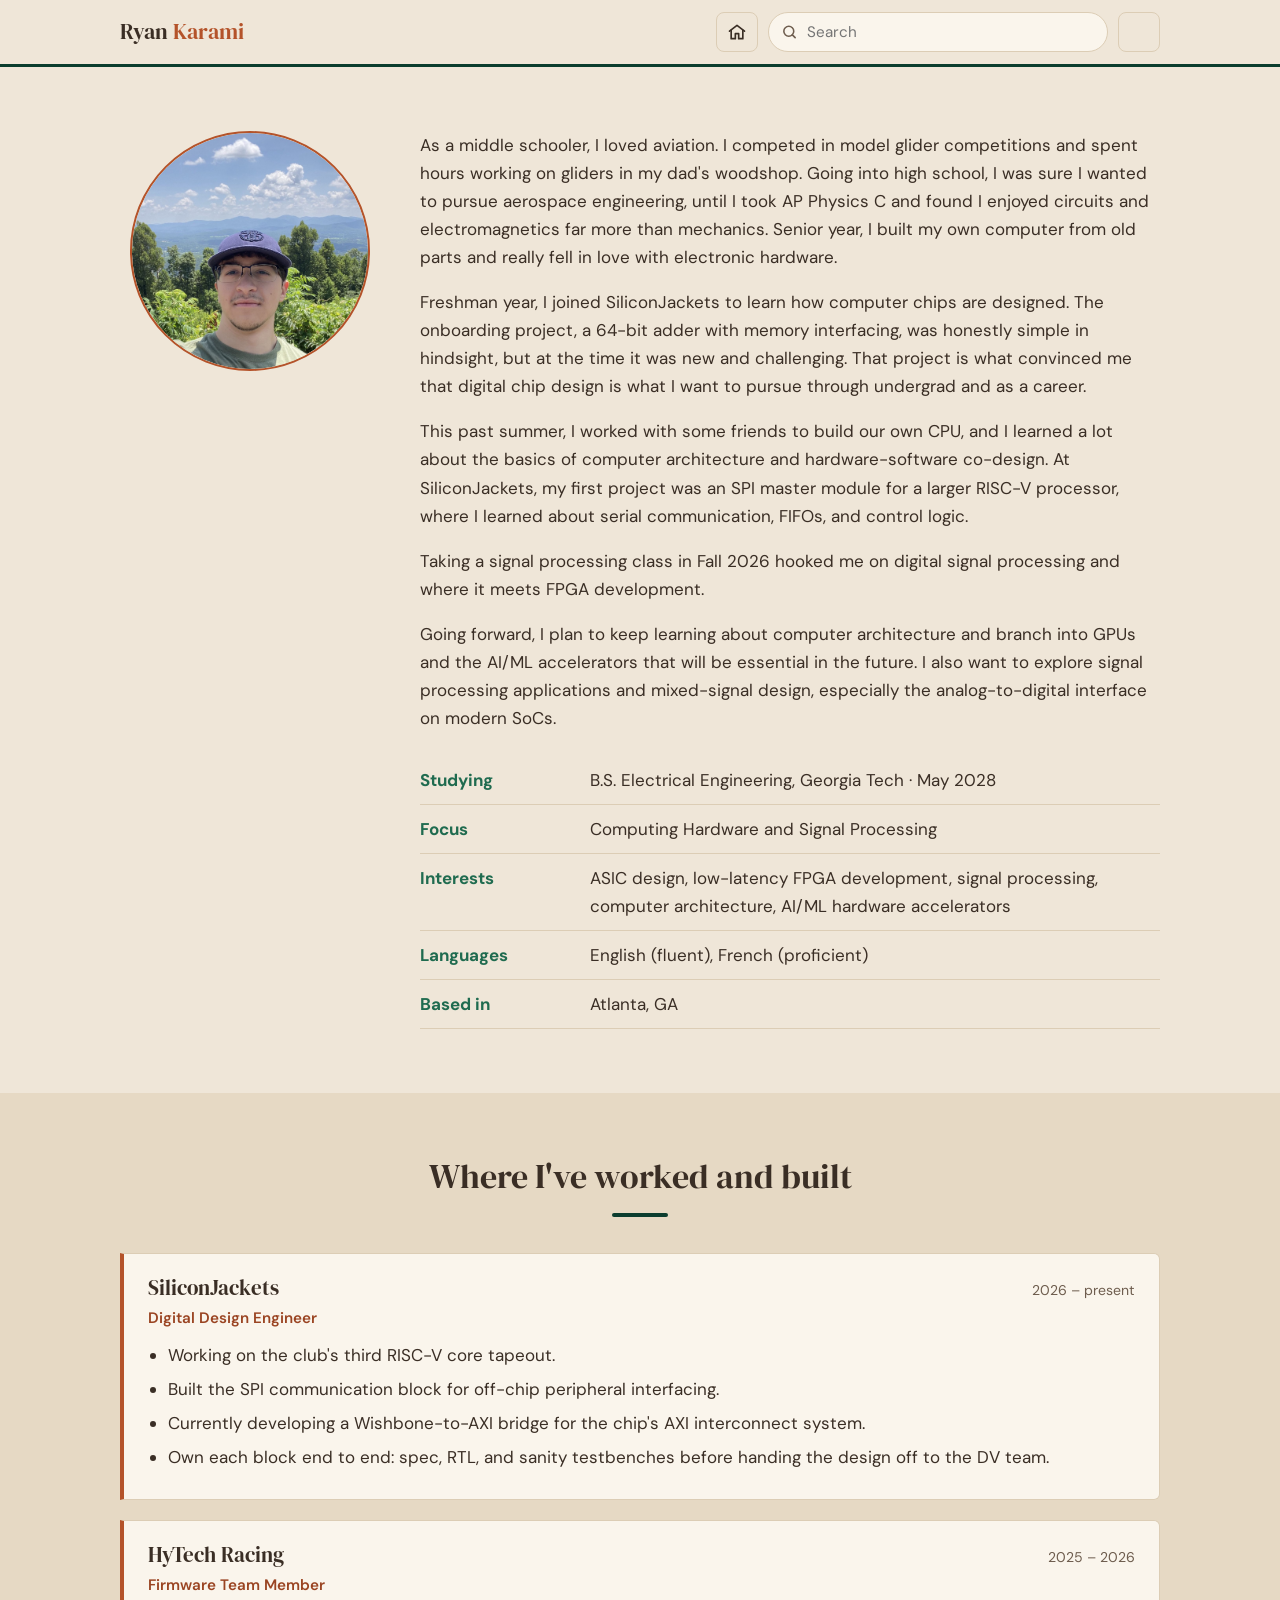
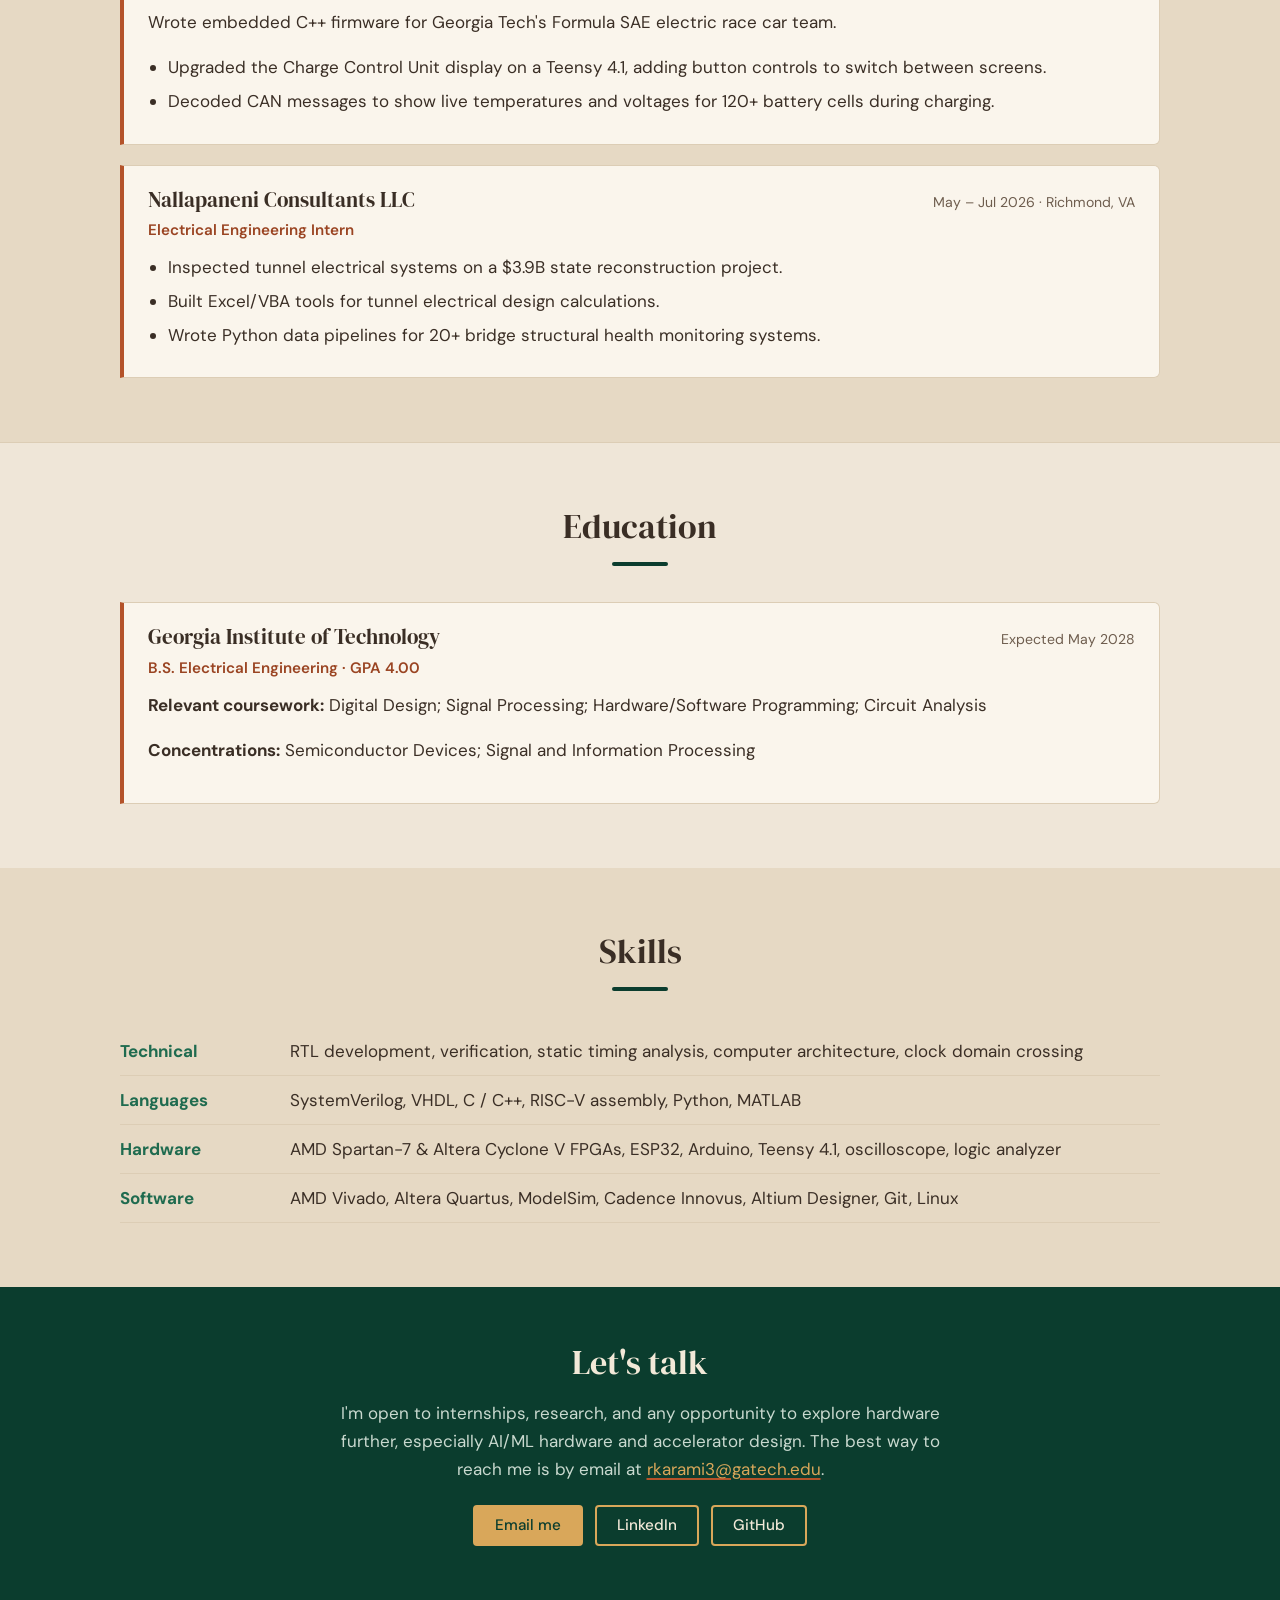
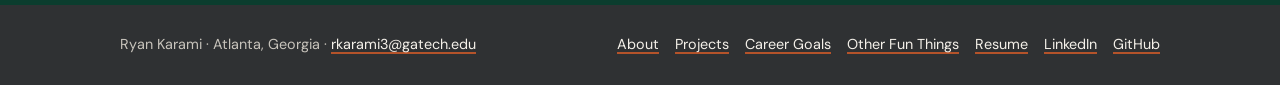
==== commit 7255f11e: "Rename Beyond Engineering to Other Fun Things" ====
--- a/about.html
+++ b/about.html
@@ -8,7 +8,7 @@
 <link rel="preconnect" href="https://fonts.googleapis.com">
 <link rel="preconnect" href="https://fonts.gstatic.com" crossorigin>
 <link href="https://fonts.googleapis.com/css2?family=DM+Serif+Display&family=DM+Sans:wght@400;500;700&display=swap" rel="stylesheet">
-<link rel="stylesheet" href="assets/css/site.css?v=202611100045">
+<link rel="stylesheet" href="assets/css/site.css?v=202611100050">
 </head>
 <body>
 <a class="skip" href="#main">Skip to content</a>
@@ -29,7 +29,7 @@
 <li><a href="about.html" aria-current="page">About</a></li>
 <li><a href="projects.html">Projects</a></li>
 <li><a href="career.html">Career Goals</a></li>
-<li><a href="beyond.html">Beyond Engineering</a></li>
+<li><a href="beyond.html">Other Fun Things</a></li>
 <li><a href="resume.html">Resume</a></li>
     </ul>
   </div>
@@ -133,7 +133,7 @@
 <footer class="site-footer">
   <div class="wrap">
     <span>Ryan Karami · Atlanta, Georgia · <a href="mailto:rkarami3@gatech.edu">rkarami3@gatech.edu</a></span>
-    <nav aria-label="Footer"><a href="about.html">About</a> <a href="projects.html">Projects</a> <a href="career.html">Career Goals</a> <a href="beyond.html">Beyond Engineering</a> <a href="resume.html">Resume</a> <a href="https://www.linkedin.com/in/ryan-karami">LinkedIn</a> <a href="https://github.com/Soupchef1">GitHub</a></nav>
+    <nav aria-label="Footer"><a href="about.html">About</a> <a href="projects.html">Projects</a> <a href="career.html">Career Goals</a> <a href="beyond.html">Other Fun Things</a> <a href="resume.html">Resume</a> <a href="https://www.linkedin.com/in/ryan-karami">LinkedIn</a> <a href="https://github.com/Soupchef1">GitHub</a></nav>
   </div>
 </footer>
 <script src="assets/js/site.js?v=202611100040" defer></script>
--- a/assets/css/site.css
+++ b/assets/css/site.css
@@ -294,3 +294,4 @@
 .home-btn svg { width: 20px; height: 20px; fill: none; stroke: currentColor; stroke-width: 2; stroke-linecap: round; stroke-linejoin: round; }
 .home-btn:hover { border-color: var(--accent); color: var(--accent); }
 @media (max-width: 400px) { .header-tools { gap: 6px; } .home-btn, .menu-btn { width: 38px; } }
+.page-hero .hero-eyebrow { font-size: 1.15rem; letter-spacing: .16em; margin: 0; }
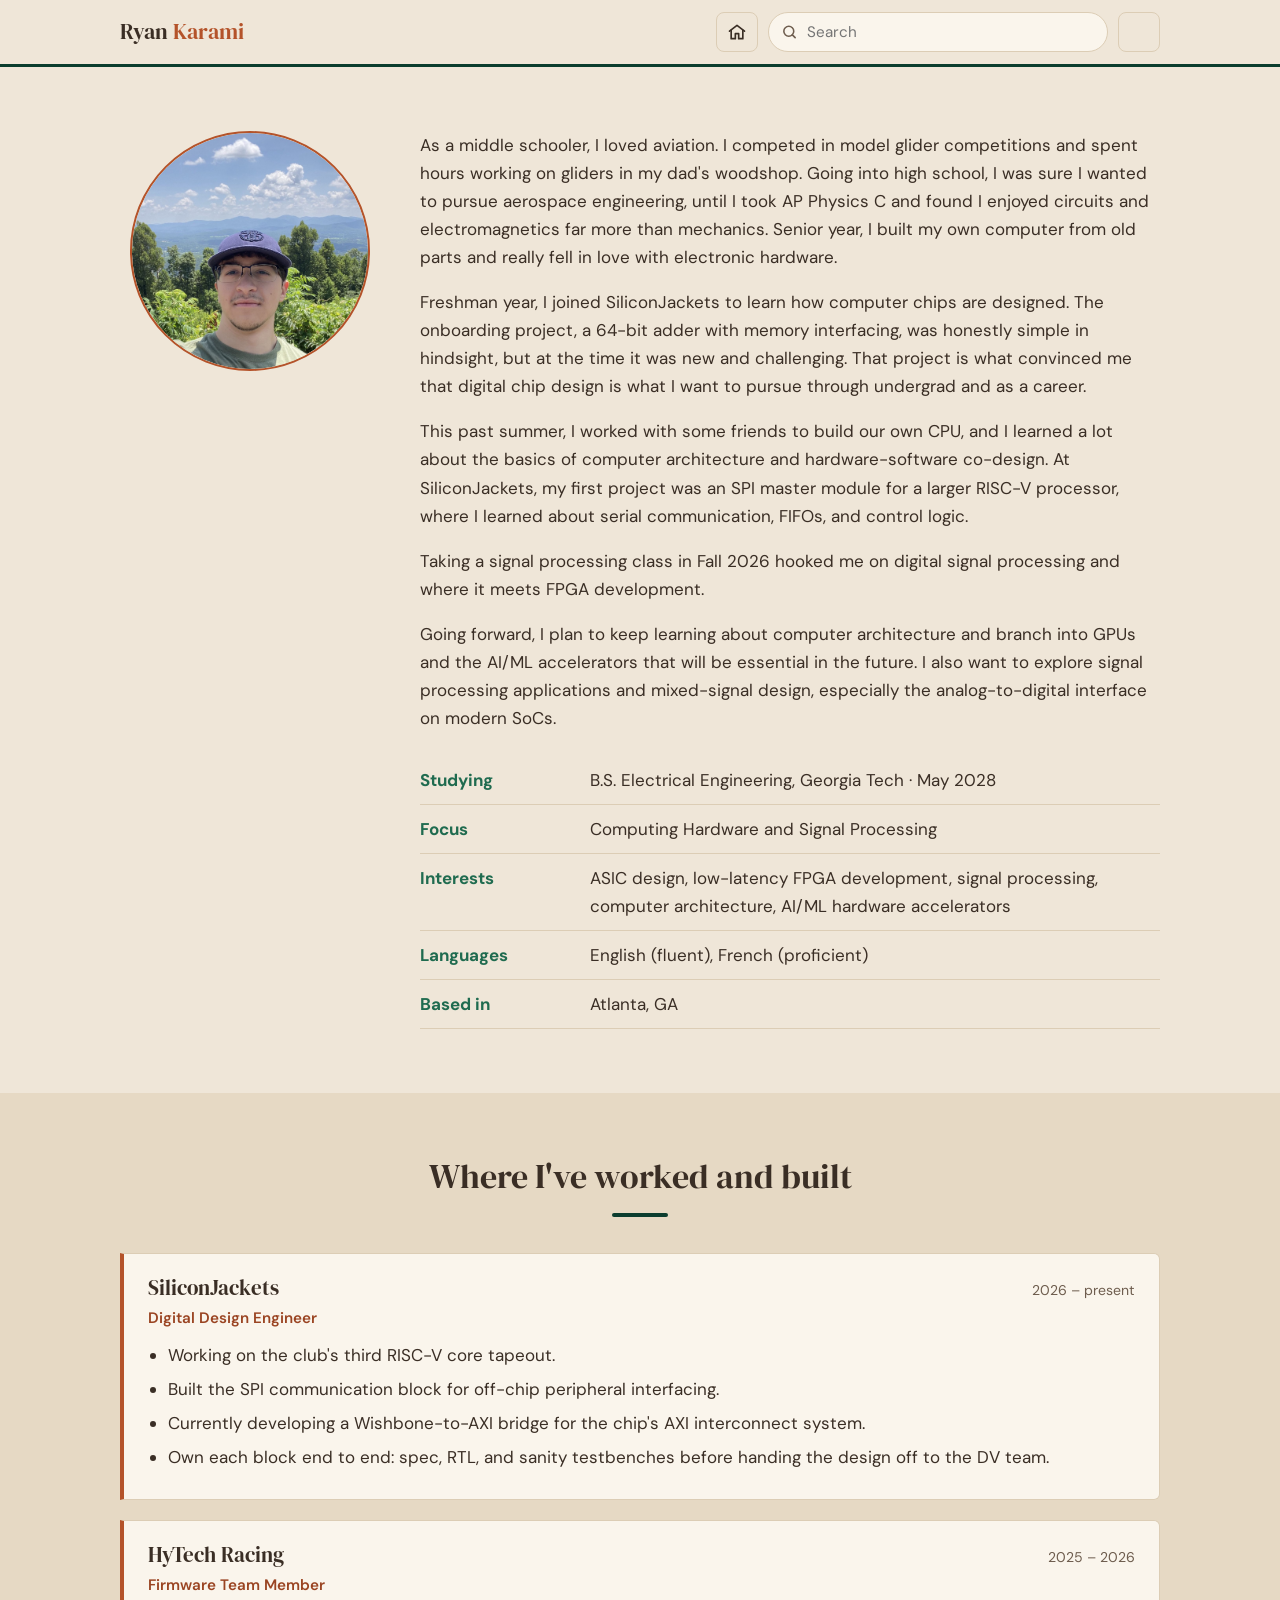
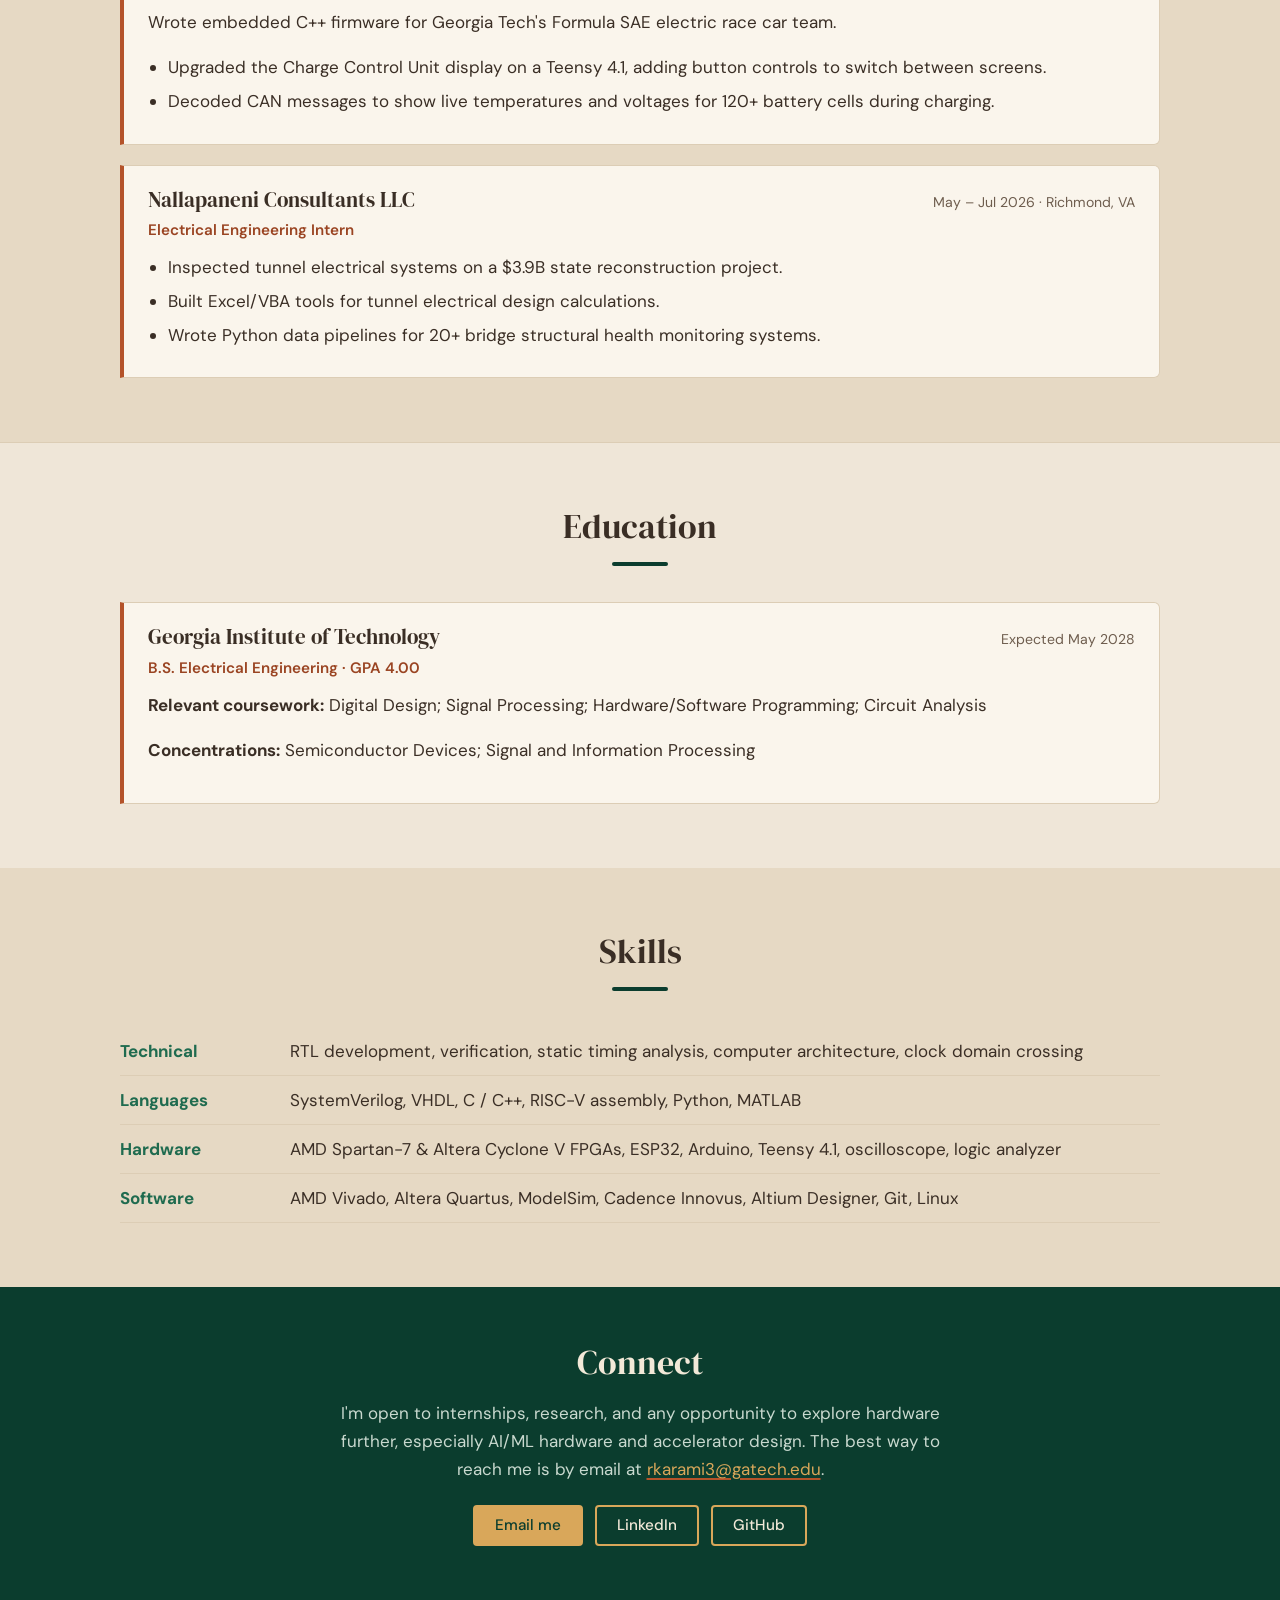
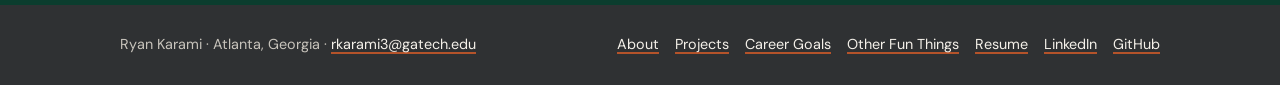
==== commit e3c95989: "Rename Let's talk heading to Connect" ====
--- a/about.html
+++ b/about.html
@@ -120,7 +120,7 @@
 </section>
 <section class="cta">
   <div class="wrap">
-    <h2>Let's talk</h2>
+    <h2>Connect</h2>
     <p>I'm open to internships, research, and any opportunity to explore hardware further, especially AI/ML hardware and accelerator design. The best way to reach me is by email at <a href="mailto:rkarami3@gatech.edu" style="color:var(--copper)">rkarami3@gatech.edu</a>.</p>
     <div class="btns">
       <a class="btn primary" href="mailto:rkarami3@gatech.edu">Email me</a>
